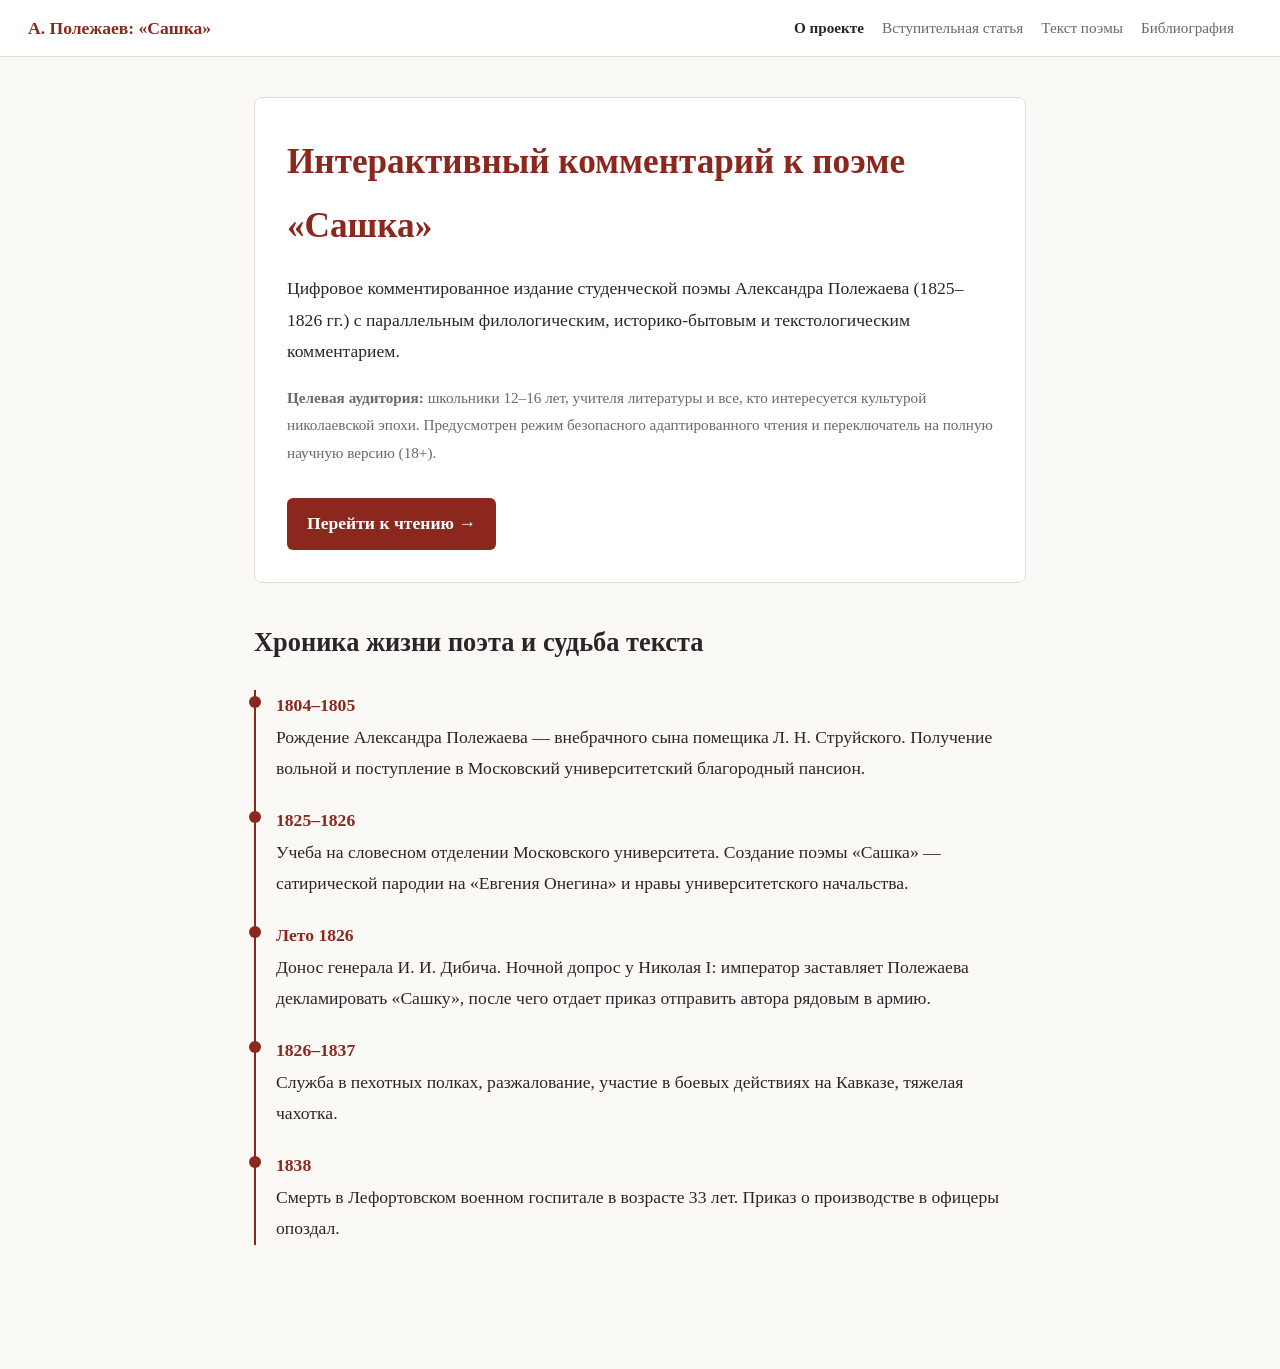
==== index.html @ e43f97d4 "feat: initial interactive commentary prototype" ====
<!DOCTYPE html>
<html lang="ru">
<head>
  <meta charset="UTF-8">
  <meta name="viewport" content="width=device-width, initial-scale=1.0">
  <title>Александр Полежаев: «Сашка» — Цифровой комментарий</title>
  <link rel="stylesheet" href="css/style.css">
</head>
<body>

  <header>
    <div class="site-title">А. Полежаев: «Сашка»</div>
    <nav>
      <a href="index.html" class="active">О проекте</a>
      <a href="intro.html">Вступительная статья</a>
      <a href="text.html">Текст поэмы</a>
      <a href="bibliography.html">Библиография</a>
    </nav>
  </header>

  <main class="content-page">
    <div class="hero-box">
      <h1>Интерактивный комментарий к поэме «Сашка»</h1>
      <p>Цифровое комментированное издание студенческой поэмы Александра Полежаева (1825–1826 гг.) с параллельным филологическим, историко-бытовым и текстологическим комментарием.</p>
      <p style="color: var(--text-muted); font-size: 0.95rem; margin-top: 8px;">
        <strong>Целевая аудитория:</strong> школьники 12–16 лет, учителя литературы и все, кто интересуется культурой николаевской эпохи. Предусмотрен режим безопасного адаптированного чтения и переключатель на полную научную версию (18+).
      </p>
      <a href="text.html" class="hero-btn">Перейти к чтению &rarr;</a>
    </div>

    <h2>Хроника жизни поэта и судьба текста</h2>
    <div class="timeline">
      <div class="timeline-item">
        <div class="timeline-year">1804–1805</div>
        <p>Рождение Александра Полежаева — внебрачного сына помещика Л. Н. Струйского. Получение вольной и поступление в Московский университетский благородный пансион.</p>
      </div>
      <div class="timeline-item">
        <div class="timeline-year">1825–1826</div>
        <p>Учеба на словесном отделении Московского университета. Создание поэмы «Сашка» — сатирической пародии на «Евгения Онегина» и нравы университетского начальства.</p>
      </div>
      <div class="timeline-item">
        <div class="timeline-year">Лето 1826</div>
        <p>Донос генерала И. И. Дибича. Ночной допрос у Николая I: император заставляет Полежаева декламировать «Сашку», после чего отдает приказ отправить автора рядовым в армию.</p>
      </div>
      <div class="timeline-item">
        <div class="timeline-year">1826–1837</div>
        <p>Служба в пехотных полках, разжалование, участие в боевых действиях на Кавказе, тяжелая чахотка.</p>
      </div>
      <div class="timeline-item">
        <div class="timeline-year">1838</div>
        <p>Смерть в Лефортовском военном госпитале в возрасте 33 лет. Приказ о производстве в офицеры опоздал.</p>
      </div>
    </div>
  </main>

</body>
</html>
---- css/style.css ----
:root {
  --bg-page: #fbf9f5;
  --bg-card: #ffffff;
  --text-main: #2b2625;
  --text-muted: #6e6764;
  --accent: #8c271e;
  --accent-light: #fbeee8;
  --border: #e4ddd3;
  --highlight: #fde68a;
  --censored-bg: #efece6;
}

* {
  box-sizing: border-box;
  margin: 0;
  padding: 0;
}

body {
  font-family: -apple-system, BlinkMacSystemFont, "Segoe UI", Roboto, Georgia, serif;
  background: var(--bg-page);
  color: var(--text-main);
  line-height: 1.6;
}

/* Сквозная шапка */
header {
  background: var(--bg-card);
  border-bottom: 1px solid var(--border);
  padding: 14px 28px;
  display: flex;
  justify-content: space-between;
  align-items: center;
  position: sticky;
  top: 0;
  z-index: 100;
}

.site-title {
  font-weight: 700;
  font-size: 1.1rem;
  color: var(--accent);
}

nav {
  display: flex;
  align-items: center;
}

nav a {
  margin-right: 18px;
  text-decoration: none;
  color: var(--text-muted);
  font-size: 0.95rem;
  transition: color 0.2s;
}

nav a:hover, nav a.active {
  color: var(--text-main);
  font-weight: 600;
}

/* Стандартные контентные страницы (index, intro) */
.content-page {
  max-width: 820px;
  margin: 40px auto;
  padding: 0 24px 60px;
  line-height: 1.8;
  font-size: 1.1rem;
}

.content-page h1 {
  font-family: Georgia, serif;
  margin-bottom: 16px;
  color: var(--accent);
}

.content-page h2 {
  font-family: Georgia, serif;
  margin: 36px 0 14px;
}

.content-page p {
  margin-bottom: 16px;
}

.hero-box {
  background: var(--bg-card);
  border: 1px solid var(--border);
  border-radius: 8px;
  padding: 32px;
  margin-bottom: 36px;
}

.hero-btn {
  display: inline-block;
  background: var(--accent);
  color: #fff;
  padding: 10px 20px;
  border-radius: 6px;
  text-decoration: none;
  font-weight: 600;
  margin-top: 16px;
}

/* Таймлайн на главной */
.timeline {
  margin: 24px 0;
  border-left: 2px solid var(--accent);
  padding-left: 20px;
}

.timeline-item {
  margin-bottom: 20px;
  position: relative;
}

.timeline-item::before {
  content: "";
  position: absolute;
  left: -27px;
  top: 6px;
  width: 12px;
  height: 12px;
  border-radius: 50%;
  background: var(--accent);
}

.timeline-year {
  font-weight: 700;
  color: var(--accent);
}

/* Ридер поэмы (text.html) */
.toggle-wrapper {
  display: flex;
  align-items: center;
  gap: 8px;
  font-size: 0.9rem;
  background: var(--bg-page);
  padding: 6px 12px;
  border-radius: 20px;
  border: 1px solid var(--border);
}

.reader-layout {
  display: flex;
  height: calc(100vh - 61px);
  overflow: hidden;
}

.poem-container {
  flex: 1.2;
  padding: 40px 60px;
  overflow-y: auto;
  font-size: 1.15rem;
  line-height: 1.85;
}

.canto-title {
  margin-bottom: 24px;
  font-size: 1.5rem;
  font-family: Georgia, serif;
}

.stanza {
  margin-bottom: 32px;
  white-space: pre-line;
  font-family: Georgia, "Times New Roman", serif;
}

.term {
  border-bottom: 2px dotted var(--accent);
  cursor: pointer;
  padding: 1px 3px;
  border-radius: 3px;
  transition: background 0.15s, color 0.15s;
}

.term:hover, .term.active {
  background: var(--highlight);
  color: #000;
}

.term-censored {
  background: var(--censored-bg);
  border-bottom: 1px dashed var(--text-muted);
  font-family: -apple-system, BlinkMacSystemFont, "Segoe UI", sans-serif;
  font-size: 0.9rem;
  padding: 3px 6px;
  color: var(--accent);
  border-radius: 4px;
}

body.mode-teen .adult-only { display: none !important; }
body.mode-adult .teen-only { display: none !important; }

.comment-sidebar {
  flex: 0.8;
  max-width: 440px;
  background: var(--bg-card);
  border-left: 1px solid var(--border);
  padding: 30px;
  overflow-y: auto;
  display: flex;
  flex-direction: column;
}

.badge {
  display: inline-block;
  font-size: 0.75rem;
  letter-spacing: 0.05em;
  text-transform: uppercase;
  padding: 3px 8px;
  border-radius: 4px;
  background: var(--accent-light);
  color: var(--accent);
  font-weight: 600;
  margin-bottom: 12px;
}

.comment-card h3 {
  font-size: 1.25rem;
  margin-bottom: 14px;
}

.comment-card p {
  margin-bottom: 12px;
  font-size: 0.98rem;
  line-height: 1.6;
}

.comment-card img {
  width: 100%;
  border-radius: 6px;
  margin: 12px 0;
  border: 1px solid var(--border);
}

.table-custom {
  width: 100%;
  border-collapse: collapse;
  margin: 14px 0;
  font-size: 0.88rem;
}

.table-custom th, .table-custom td {
  border: 1px solid var(--border);
  padding: 8px 10px;
  text-align: left;
}

.table-custom th {
  background: var(--bg-page);
}

/* Библиография */
.biblio-grid {
  max-width: 820px;
  margin: 40px auto;
  padding: 0 20px 60px;
}

.biblio-card {
  background: var(--bg-card);
  border: 1px solid var(--border);
  border-radius: 8px;
  padding: 24px;
  margin-bottom: 20px;
  display: flex;
  gap: 24px;
  align-items: center;
}

.biblio-info {
  flex: 1;
}

.biblio-qr-wrapper {
  width: 110px;
  height: 110px;
  display: flex;
  flex-direction: column;
  align-items: center;
  justify-content: center;
  flex-shrink: 0;
  text-align: center;
}

.biblio-qr-wrapper img {
  width: 90px;
  height: 90px;
  border: 1px solid var(--border);
  border-radius: 4px;
  object-fit: cover;
}

/* Мобильный адаптив */
@media (max-width: 768px) {
  header {
    flex-direction: column;
    align-items: flex-start;
    gap: 12px;
  }
  .reader-layout {
    flex-direction: column;
    height: auto;
  }
  .poem-container {
    padding: 20px;
  }
  .comment-sidebar {
    position: fixed;
    bottom: 0;
    left: 0;
    right: 0;
    max-width: 100%;
    height: 65vh;
    border-left: none;
    border-top: 2px solid var(--border);
    box-shadow: 0 -4px 16px rgba(0,0,0,0.12);
    transform: translateY(100%);
    transition: transform 0.3s ease-in-out;
    z-index: 200;
  }
  .comment-sidebar.open {
    transform: translateY(0);
  }
  .biblio-card {
    flex-direction: column;
    align-items: flex-start;
  }
}
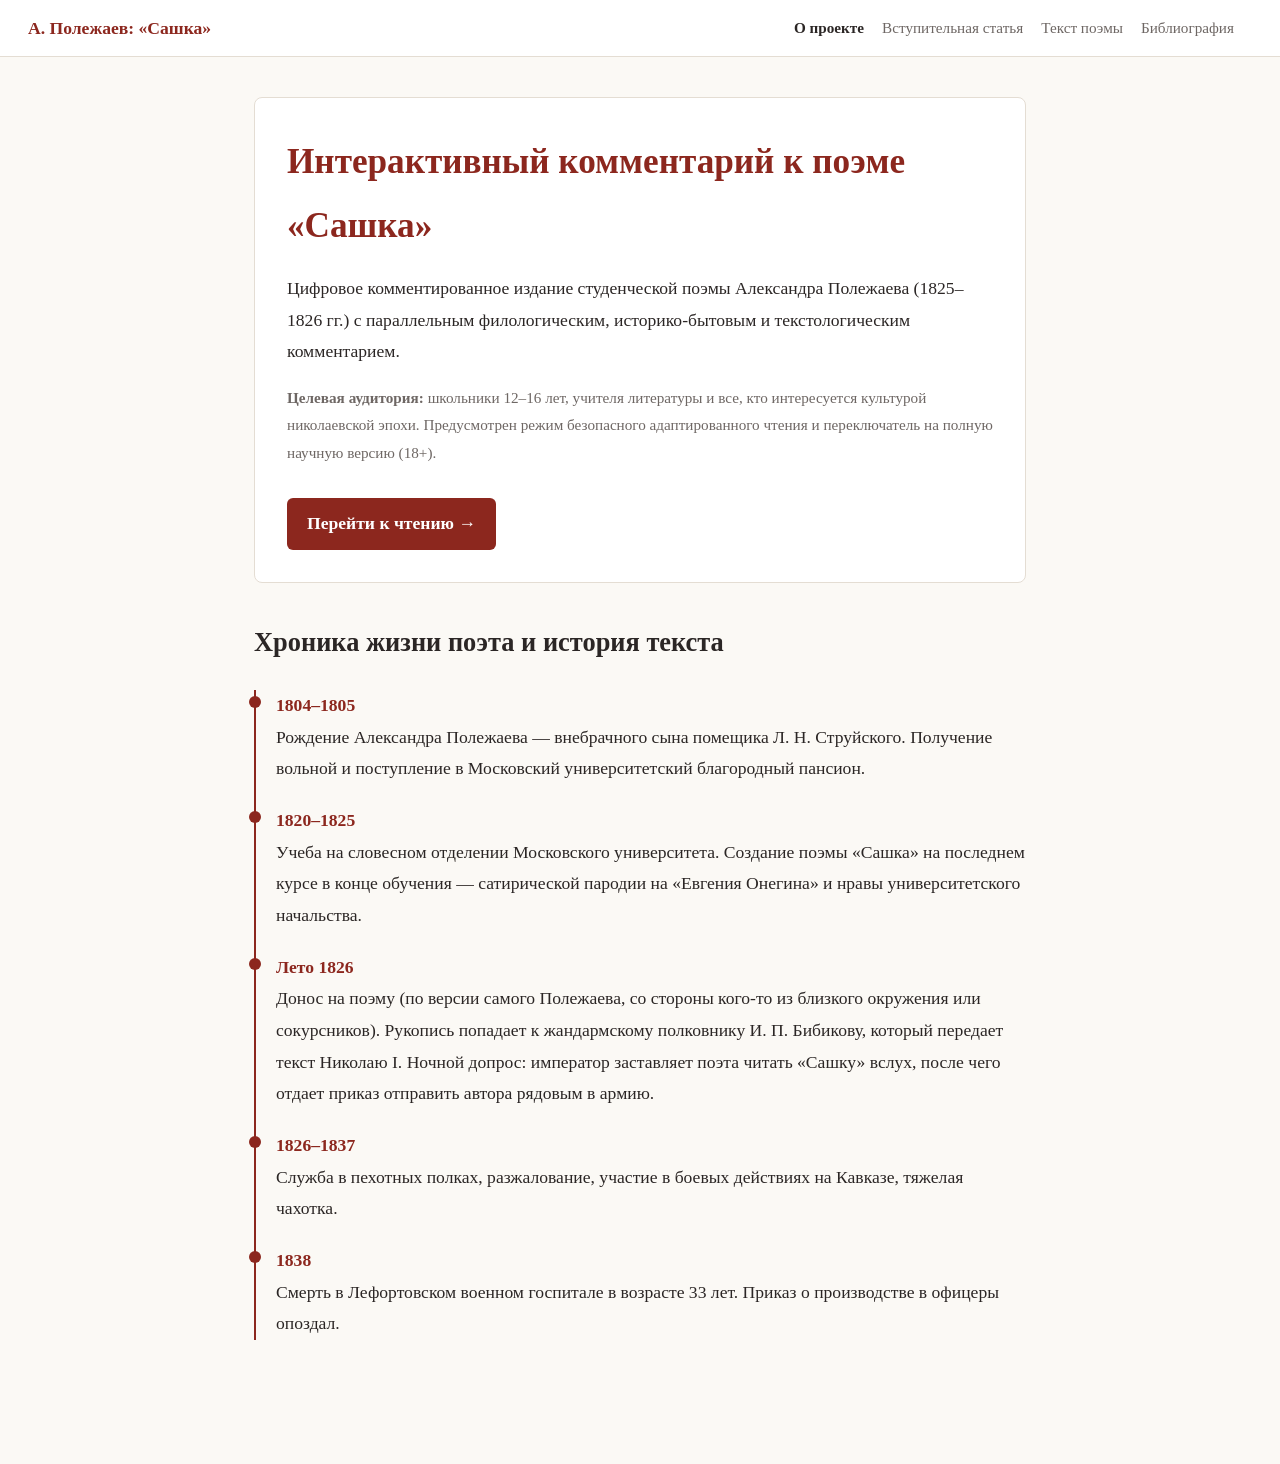
==== commit afe85969: "feat: updated timeline comments" ====
--- a/index.html
+++ b/index.html
@@ -28,19 +28,19 @@
       <a href="text.html" class="hero-btn">Перейти к чтению &rarr;</a>
     </div>
 
-    <h2>Хроника жизни поэта и судьба текста</h2>
+    <h2>Хроника жизни поэта и история текста</h2>
     <div class="timeline">
       <div class="timeline-item">
         <div class="timeline-year">1804–1805</div>
         <p>Рождение Александра Полежаева — внебрачного сына помещика Л. Н. Струйского. Получение вольной и поступление в Московский университетский благородный пансион.</p>
       </div>
       <div class="timeline-item">
-        <div class="timeline-year">1825–1826</div>
-        <p>Учеба на словесном отделении Московского университета. Создание поэмы «Сашка» — сатирической пародии на «Евгения Онегина» и нравы университетского начальства.</p>
+        <div class="timeline-year">1820–1825</div>
+        <p>Учеба на словесном отделении Московского университета. Создание поэмы «Сашка» на последнем курсе в конце обучения — сатирической пародии на «Евгения Онегина» и нравы университетского начальства.</p>
       </div>
       <div class="timeline-item">
         <div class="timeline-year">Лето 1826</div>
-        <p>Донос генерала И. И. Дибича. Ночной допрос у Николая I: император заставляет Полежаева декламировать «Сашку», после чего отдает приказ отправить автора рядовым в армию.</p>
+        <p>Донос на поэму (по версии самого Полежаева, со стороны кого-то из близкого окружения или сокурсников). Рукопись попадает к жандармскому полковнику И. П. Бибикову, который передает текст Николаю I. Ночной допрос: император заставляет поэта читать «Сашку» вслух, после чего отдает приказ отправить автора рядовым в армию.</p>
       </div>
       <div class="timeline-item">
         <div class="timeline-year">1826–1837</div>
--- a/css/style.css
+++ b/css/style.css
@@ -330,4 +330,73 @@
     flex-direction: column;
     align-items: flex-start;
   }
+}
+
+/* Контейнер иллюстрации в комментарии */
+.comm-figure {
+  margin: 14px 0 6px 0;
+  text-align: center;
+}
+
+/* Само изображение */
+.comm-img {
+  width: 100%;
+  max-width: 100%;
+  height: auto;
+  border-radius: 6px;
+  border: 1px solid var(--border);
+  display: block;
+}
+
+/* Подпись к изображению */
+.comm-figure figcaption {
+  font-size: 0.82rem;
+  color: var(--text-muted);
+  margin-top: 6px;
+  line-height: 1.35;
+  font-style: italic;
+}
+
+/* Блок ссылки на аудиозапись */
+.comm-audio-block {
+  margin-top: 14px;
+}
+
+.comm-audio-btn {
+  display: flex;
+  align-items: center;
+  gap: 12px;
+  padding: 10px 14px;
+  background: var(--bg-main, #fbfaf8);
+  border: 1px solid var(--border, #e2ded9);
+  border-radius: 8px;
+  text-decoration: none;
+  color: var(--text-main, #2c2523);
+  transition: all 0.2s ease;
+}
+
+.comm-audio-btn:hover {
+  border-color: var(--accent, #9b2d20);
+  background: var(--accent-light, #f7ebe8);
+}
+
+.audio-icon {
+  font-size: 1.1rem;
+  color: var(--accent, #9b2d20);
+  flex-shrink: 0;
+}
+
+.audio-text {
+  display: flex;
+  flex-direction: column;
+  line-height: 1.3;
+}
+
+.audio-text strong {
+  font-size: 0.9rem;
+}
+
+.audio-text small {
+  font-size: 0.78rem;
+  color: var(--text-muted, #7a736e);
 }
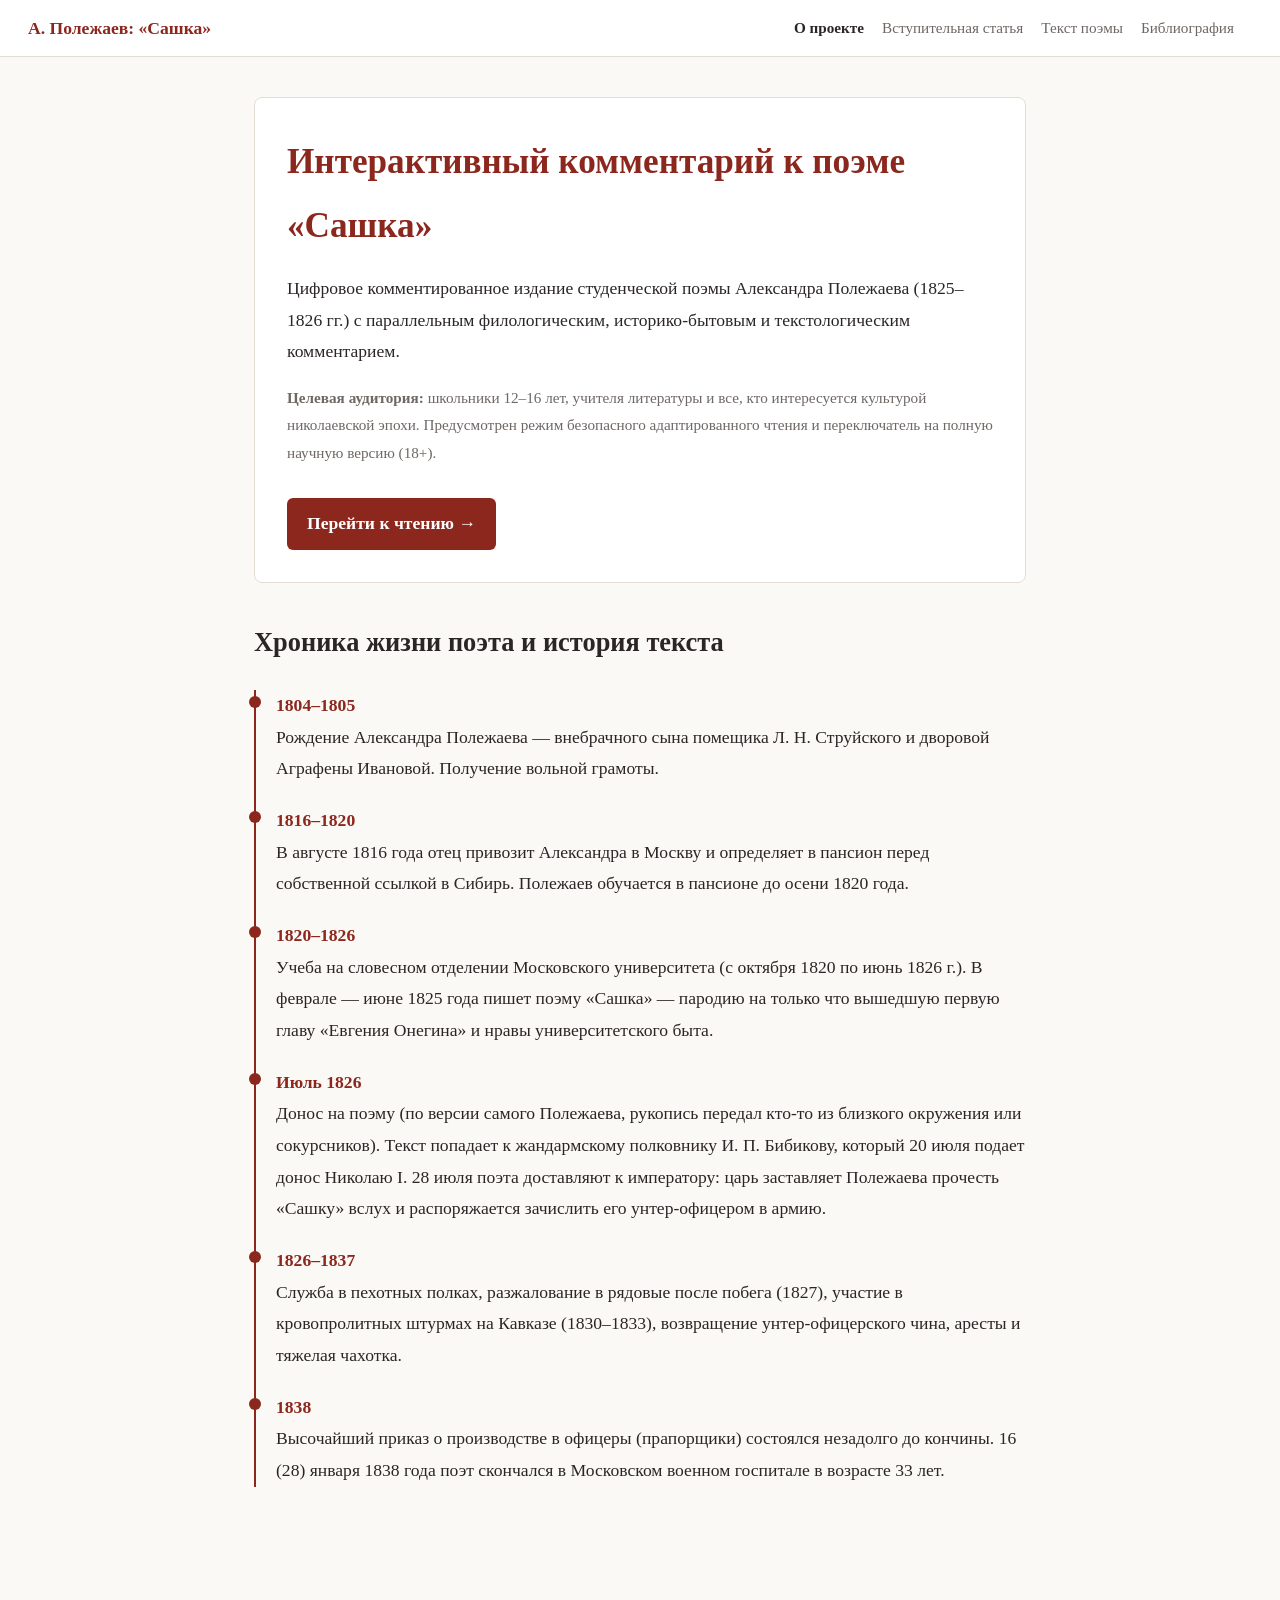
==== commit 7e4150aa: "feat: updated dates and some detail in the timeline" ====
--- a/index.html
+++ b/index.html
@@ -32,23 +32,27 @@
     <div class="timeline">
       <div class="timeline-item">
         <div class="timeline-year">1804–1805</div>
-        <p>Рождение Александра Полежаева — внебрачного сына помещика Л. Н. Струйского. Получение вольной и поступление в Московский университетский благородный пансион.</p>
+        <p>Рождение Александра Полежаева — внебрачного сына помещика Л. Н. Струйского и дворовой Аграфены Ивановой. Получение вольной грамоты.</p>
       </div>
       <div class="timeline-item">
-        <div class="timeline-year">1820–1825</div>
-        <p>Учеба на словесном отделении Московского университета. Создание поэмы «Сашка» на последнем курсе в конце обучения — сатирической пародии на «Евгения Онегина» и нравы университетского начальства.</p>
+        <div class="timeline-year">1816–1820</div>
+        <p>В августе 1816 года отец привозит Александра в Москву и определяет в пансион перед собственной ссылкой в Сибирь. Полежаев обучается в пансионе до осени 1820 года.</p>
       </div>
       <div class="timeline-item">
-        <div class="timeline-year">Лето 1826</div>
-        <p>Донос на поэму (по версии самого Полежаева, со стороны кого-то из близкого окружения или сокурсников). Рукопись попадает к жандармскому полковнику И. П. Бибикову, который передает текст Николаю I. Ночной допрос: император заставляет поэта читать «Сашку» вслух, после чего отдает приказ отправить автора рядовым в армию.</p>
+        <div class="timeline-year">1820–1826</div>
+        <p>Учеба на словесном отделении Московского университета (с октября 1820 по июнь 1826 г.). В феврале — июне 1825 года пишет поэму «Сашка» — пародию на только что вышедшую первую главу «Евгения Онегина» и нравы университетского быта.</p>
+      </div>
+      <div class="timeline-item">
+        <div class="timeline-year">Июль 1826</div>
+        <p>Донос на поэму (по версии самого Полежаева, рукопись передал кто-то из близкого окружения или сокурсников). Текст попадает к жандармскому полковнику И. П. Бибикову, который 20 июля подает донос Николаю I. 28 июля поэта доставляют к императору: царь заставляет Полежаева прочесть «Сашку» вслух и распоряжается зачислить его унтер-офицером в армию.</p>
       </div>
       <div class="timeline-item">
         <div class="timeline-year">1826–1837</div>
-        <p>Служба в пехотных полках, разжалование, участие в боевых действиях на Кавказе, тяжелая чахотка.</p>
+        <p>Служба в пехотных полках, разжалование в рядовые после побега (1827), участие в кровопролитных штурмах на Кавказе (1830–1833), возвращение унтер-офицерского чина, аресты и тяжелая чахотка.</p>
       </div>
       <div class="timeline-item">
         <div class="timeline-year">1838</div>
-        <p>Смерть в Лефортовском военном госпитале в возрасте 33 лет. Приказ о производстве в офицеры опоздал.</p>
+        <p>Высочайший приказ о производстве в офицеры (прапорщики) состоялся незадолго до кончины. 16 (28) января 1838 года поэт скончался в Московском военном госпитале в возрасте 33 лет.</p>
       </div>
     </div>
   </main>
